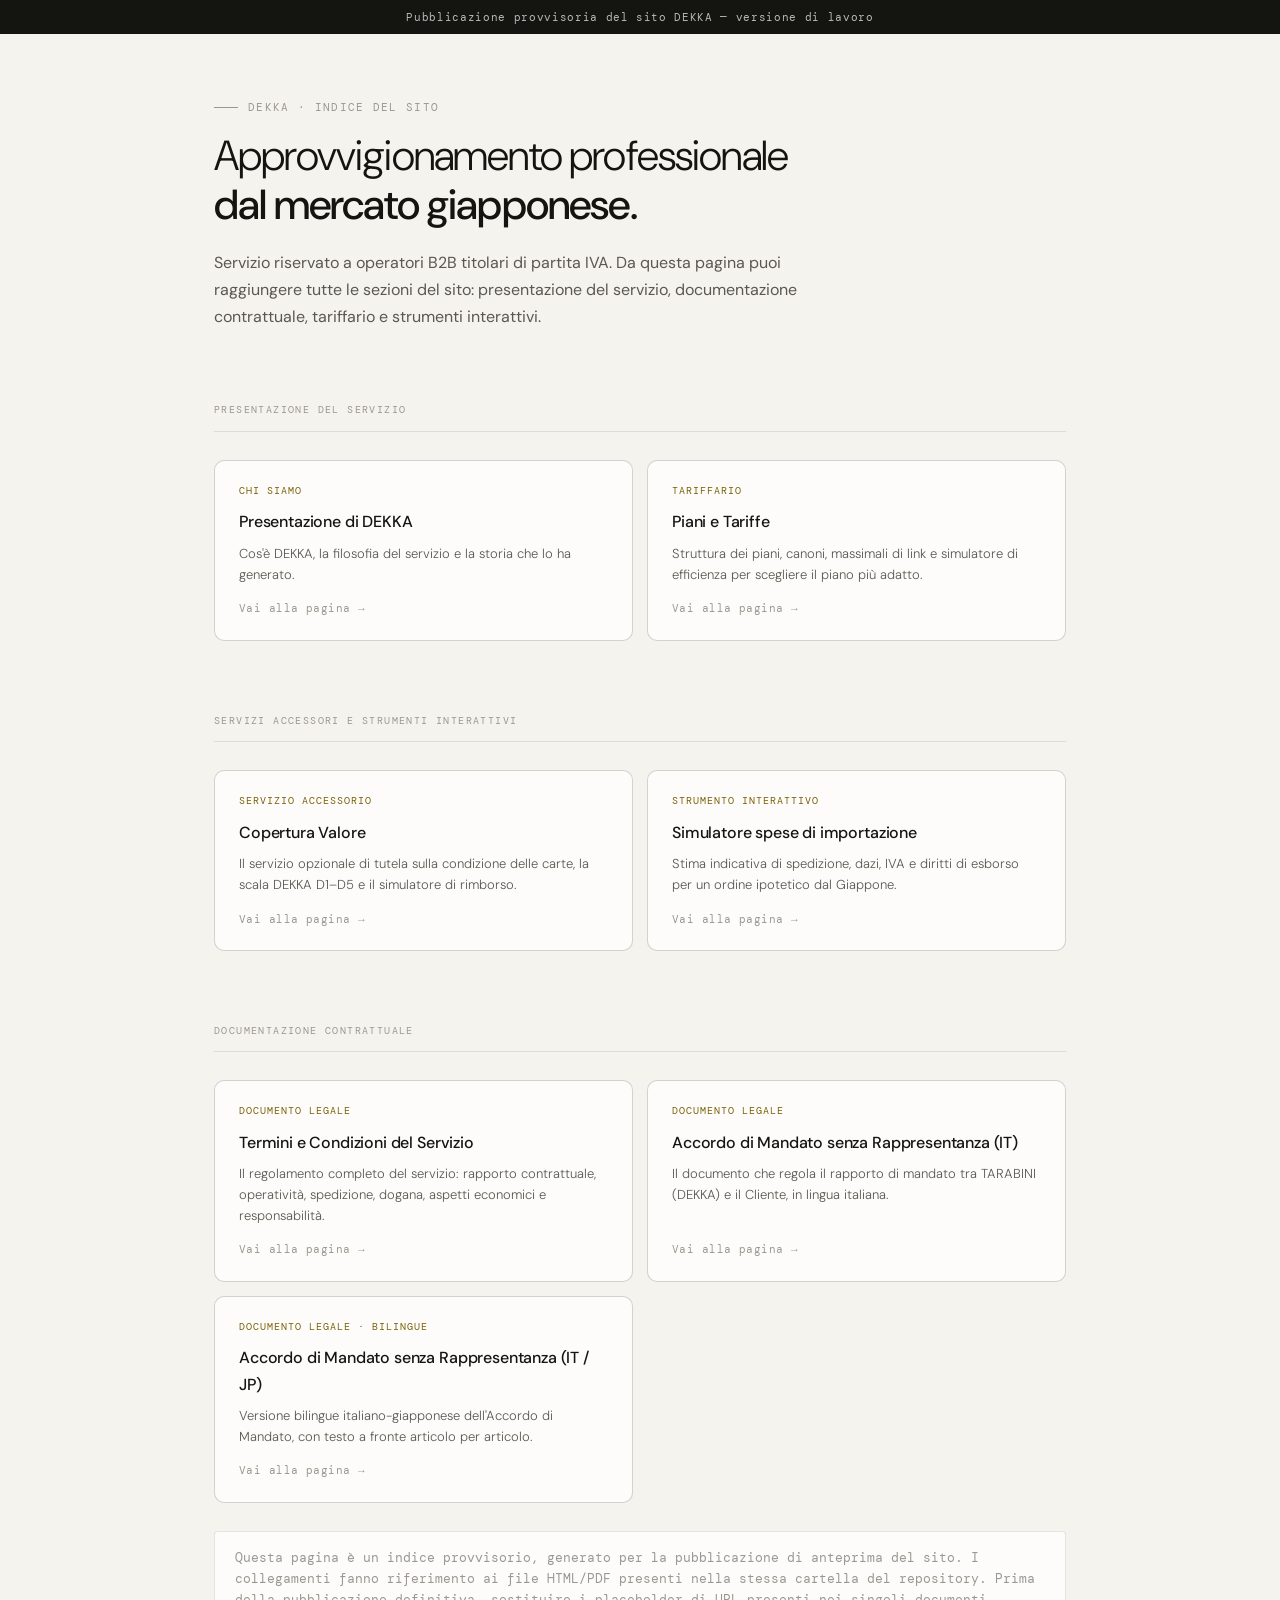
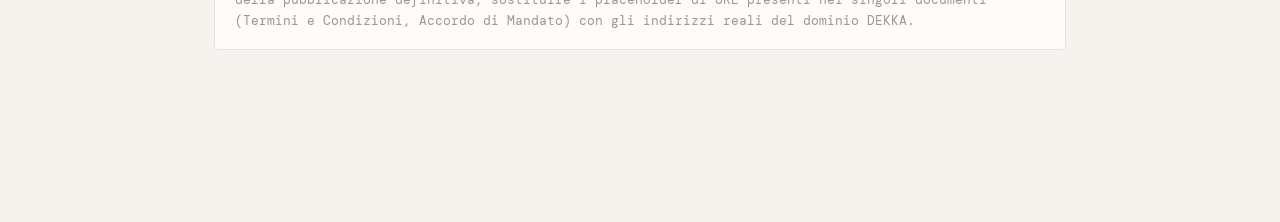
==== index.html @ 980e3169 "Add files via upload" ====
<!DOCTYPE html>
<html lang="it">
<head>
<meta charset="UTF-8">
<meta name="viewport" content="width=device-width, initial-scale=1.0">
<title>DEKKA — Approvvigionamento professionale dal Giappone</title>
<link rel="stylesheet" href="dekka.css">
<style>
  .prov-banner {
    background: var(--bg-dark);
    color: rgba(255,255,255,0.7);
    font-family: var(--font-mono);
    font-size: 11px;
    letter-spacing: 0.06em;
    text-align: center;
    padding: 8px 16px;
  }

  .nav-grid {
    display: grid;
    grid-template-columns: repeat(2, 1fr);
    gap: 14px;
  }
  @media(max-width: 640px) { .nav-grid { grid-template-columns: 1fr; } }

  .nav-card {
    display: flex;
    flex-direction: column;
    background: var(--bg-card);
    border: 1px solid var(--border-strong);
    border-radius: var(--radius-lg);
    padding: 22px 24px;
    text-decoration: none;
    transition: border-color 0.15s, background 0.15s;
  }
  .nav-card:hover { border-color: var(--gold); background: #FFFDF5; }

  .nav-card-eyebrow {
    font-family: var(--font-mono);
    font-size: 10px;
    letter-spacing: 0.10em;
    text-transform: uppercase;
    color: var(--gold-dark);
    margin-bottom: 10px;
  }
  .nav-card-title {
    font-size: 16px;
    font-weight: 500;
    color: var(--ink);
    margin-bottom: 8px;
    letter-spacing: -0.01em;
  }
  .nav-card-desc {
    font-size: 13px;
    color: var(--ink-2);
    line-height: 1.6;
    font-weight: 300;
    flex-grow: 1;
  }
  .nav-card-cta {
    margin-top: 14px;
    font-family: var(--font-mono);
    font-size: 11px;
    color: var(--ink-3);
    letter-spacing: 0.04em;
  }
  .nav-card:hover .nav-card-cta { color: var(--gold-dark); }

  .nav-card.pdf { border-style: dashed; }

  .idx-note {
    margin-top: 28px;
    padding: 16px 20px;
    border: 1px solid var(--border);
    border-radius: var(--radius);
    background: var(--bg-card);
  }
  .idx-note p {
    font-size: 12.5px;
    color: var(--ink-3);
    line-height: 1.7;
    font-family: var(--font-mono);
  }
</style>
</head>
<body>

<div class="prov-banner">Pubblicazione provvisoria del sito DEKKA — versione di lavoro</div>

<div class="page">

  <!-- HEADER -->
  <div class="header">
    <div class="header-eyebrow">DEKKA · Indice del sito</div>
    <h1>Approvvigionamento professionale<br><strong>dal mercato giapponese.</strong></h1>
    <p class="header-desc">Servizio riservato a operatori B2B titolari di partita IVA. Da questa pagina puoi raggiungere tutte le sezioni del sito: presentazione del servizio, documentazione contrattuale, tariffario e strumenti interattivi.</p>
  </div>

  <!-- PRESENTAZIONE -->
  <div class="section">
    <div class="section-label">Presentazione del servizio</div>
    <div class="nav-grid">

      <a class="nav-card" href="DEKKA___Chi_siamo.html">
        <div class="nav-card-eyebrow">Chi siamo</div>
        <div class="nav-card-title">Presentazione di DEKKA</div>
        <div class="nav-card-desc">Cos'è DEKKA, la filosofia del servizio e la storia che lo ha generato.</div>
        <div class="nav-card-cta">Vai alla pagina →</div>
      </a>

      <a class="nav-card" href="DEKKA___Piani_e_Tariffe.html">
        <div class="nav-card-eyebrow">Tariffario</div>
        <div class="nav-card-title">Piani e Tariffe</div>
        <div class="nav-card-desc">Struttura dei piani, canoni, massimali di link e simulatore di efficienza per scegliere il piano più adatto.</div>
        <div class="nav-card-cta">Vai alla pagina →</div>
      </a>

    </div>
  </div>

  <!-- SERVIZI ACCESSORI E STRUMENTI -->
  <div class="section">
    <div class="section-label">Servizi accessori e strumenti interattivi</div>
    <div class="nav-grid">

      <a class="nav-card" href="DEKKA___Copertura_Valore.html">
        <div class="nav-card-eyebrow">Servizio accessorio</div>
        <div class="nav-card-title">Copertura Valore</div>
        <div class="nav-card-desc">Il servizio opzionale di tutela sulla condizione delle carte, la scala DEKKA D1–D5 e il simulatore di rimborso.</div>
        <div class="nav-card-cta">Vai alla pagina →</div>
      </a>

      <a class="nav-card" href="DEKKA___Simulatore_Spese_Importazione.html">
        <div class="nav-card-eyebrow">Strumento interattivo</div>
        <div class="nav-card-title">Simulatore spese di importazione</div>
        <div class="nav-card-desc">Stima indicativa di spedizione, dazi, IVA e diritti di esborso per un ordine ipotetico dal Giappone.</div>
        <div class="nav-card-cta">Vai alla pagina →</div>
      </a>

    </div>
  </div>

  <!-- DOCUMENTAZIONE CONTRATTUALE -->
  <div class="section">
    <div class="section-label">Documentazione contrattuale</div>
    <div class="nav-grid">

      <a class="nav-card" href="DEKKA___Termini_e_Condizioni.html">
        <div class="nav-card-eyebrow">Documento legale</div>
        <div class="nav-card-title">Termini e Condizioni del Servizio</div>
        <div class="nav-card-desc">Il regolamento completo del servizio: rapporto contrattuale, operatività, spedizione, dogana, aspetti economici e responsabilità.</div>
        <div class="nav-card-cta">Vai alla pagina →</div>
      </a>

      <a class="nav-card" href="DEKKA___Accordo_di_Mandato_IT.html">
        <div class="nav-card-eyebrow">Documento legale</div>
        <div class="nav-card-title">Accordo di Mandato senza Rappresentanza (IT)</div>
        <div class="nav-card-desc">Il documento che regola il rapporto di mandato tra TARABINI (DEKKA) e il Cliente, in lingua italiana.</div>
        <div class="nav-card-cta">Vai alla pagina →</div>
      </a>

      <a class="nav-card" href="DEKKA___Accordo_di_Mandato.html">
        <div class="nav-card-eyebrow">Documento legale · bilingue</div>
        <div class="nav-card-title">Accordo di Mandato senza Rappresentanza (IT / JP)</div>
        <div class="nav-card-desc">Versione bilingue italiano-giapponese dell'Accordo di Mandato, con testo a fronte articolo per articolo.</div>
        <div class="nav-card-cta">Vai alla pagina →</div>
      </a>

    </div>

    <div class="idx-note">
      <p>Questa pagina è un indice provvisorio, generato per la pubblicazione di anteprima del sito. I collegamenti fanno riferimento ai file HTML/PDF presenti nella stessa cartella del repository. Prima della pubblicazione definitiva, sostituire i placeholder di URL presenti nei singoli documenti (Termini e Condizioni, Accordo di Mandato) con gli indirizzi reali del dominio DEKKA.</p>
    </div>
  </div>

</div>
</body>
</html>
---- dekka.css ----
@import url('https://fonts.googleapis.com/css2?family=DM+Mono:ital,wght@0,300;0,400;0,500;1,300;1,400;1,500&family=DM+Sans:ital,opsz,wght@0,9..40,300;0,9..40,400;0,9..40,500;1,9..40,300;1,9..40,400;1,9..40,500&display=swap');

*, *::before, *::after { box-sizing: border-box; margin: 0; padding: 0; }

:root {
  --bg:            #F5F3EE;
  --bg-card:       #FDFCFA;
  --bg-dark:       #141410;
  --ink:           #141410;
  --ink-2:         #5A5850;
  --ink-3:         #9A9890;
  --border:        rgba(20,20,16,0.10);
  --border-strong: rgba(20,20,16,0.18);
  --gold:          #B8960C;
  --gold-light:    #F5ECC0;
  --gold-dark:     #7A6208;
  --green-light:   #E8F0E4;
  --green-mid:     #3A6B28;
  --amber-light:   #FAF0DC;
  --amber-mid:     #8A5E10;
  --blue-light:    #E8EFF8;
  --blue-mid:      #2A4E8A;
  --red-light:     #FAEAE8;
  --red-mid:       #C0432A;
  --font-mono:     'DM Mono', monospace;
  --font-sans:     'DM Sans', sans-serif;
  --radius:        4px;
  --radius-lg:     10px;
}

body {
  font-family: var(--font-sans);
  background: var(--bg);
  color: var(--ink);
  line-height: 1.65;
  min-height: 100vh;
}

.page { max-width: 900px; margin: 0 auto; padding: 64px 24px 100px; }

/* ---- HEADER ---- */
.header { margin-bottom: 72px; }
.header-eyebrow {
  font-family: var(--font-mono);
  font-size: 11px;
  letter-spacing: 0.12em;
  text-transform: uppercase;
  color: var(--ink-3);
  margin-bottom: 16px;
  display: flex;
  align-items: center;
  gap: 10px;
}
.header-eyebrow::before {
  content: '';
  display: block;
  width: 24px;
  height: 1px;
  background: var(--ink-3);
}
h1 {
  font-family: var(--font-sans);
  font-size: clamp(28px, 5vw, 42px);
  font-weight: 300;
  line-height: 1.15;
  letter-spacing: -0.02em;
  color: var(--ink);
  margin-bottom: 20px;
}
h1 strong { font-weight: 500; }
.header-desc {
  font-size: 16px;
  color: var(--ink-2);
  max-width: 600px;
  line-height: 1.7;
}

/* ---- SECTION ---- */
.section { margin-bottom: 72px; }
.section-label {
  font-family: var(--font-mono);
  font-size: 10px;
  letter-spacing: 0.14em;
  text-transform: uppercase;
  color: var(--ink-3);
  margin-bottom: 28px;
  padding-bottom: 12px;
  border-bottom: 1px solid var(--border);
}
.section-title {
  font-size: 20px;
  font-weight: 400;
  letter-spacing: -0.01em;
  color: var(--ink);
  margin-bottom: 12px;
}
.section-body {
  font-size: 15px;
  color: var(--ink-2);
  line-height: 1.75;
  font-weight: 300;
  max-width: 640px;
}
.section-body + .section-body { margin-top: 12px; }

/* ---- SIMULATORE (base comune) ---- */
.sim-wrapper {
  background: var(--bg-card);
  border: 1px solid var(--border-strong);
  border-radius: var(--radius-lg);
  overflow: hidden;
}
.sim-header {
  background: var(--bg-dark);
  padding: 28px 32px 24px;
}
.sim-header-eyebrow {
  font-family: var(--font-mono);
  font-size: 10px;
  letter-spacing: 0.12em;
  text-transform: uppercase;
  color: rgba(255,255,255,0.4);
  margin-bottom: 8px;
}
.sim-header h2 {
  font-size: 20px;
  font-weight: 300;
  color: #fff;
  letter-spacing: -0.01em;
}
.sim-header h2 strong { font-weight: 500; }
.sim-header-desc {
  margin-top: 8px;
  font-size: 13px;
  color: rgba(255,255,255,0.45);
  line-height: 1.6;
}
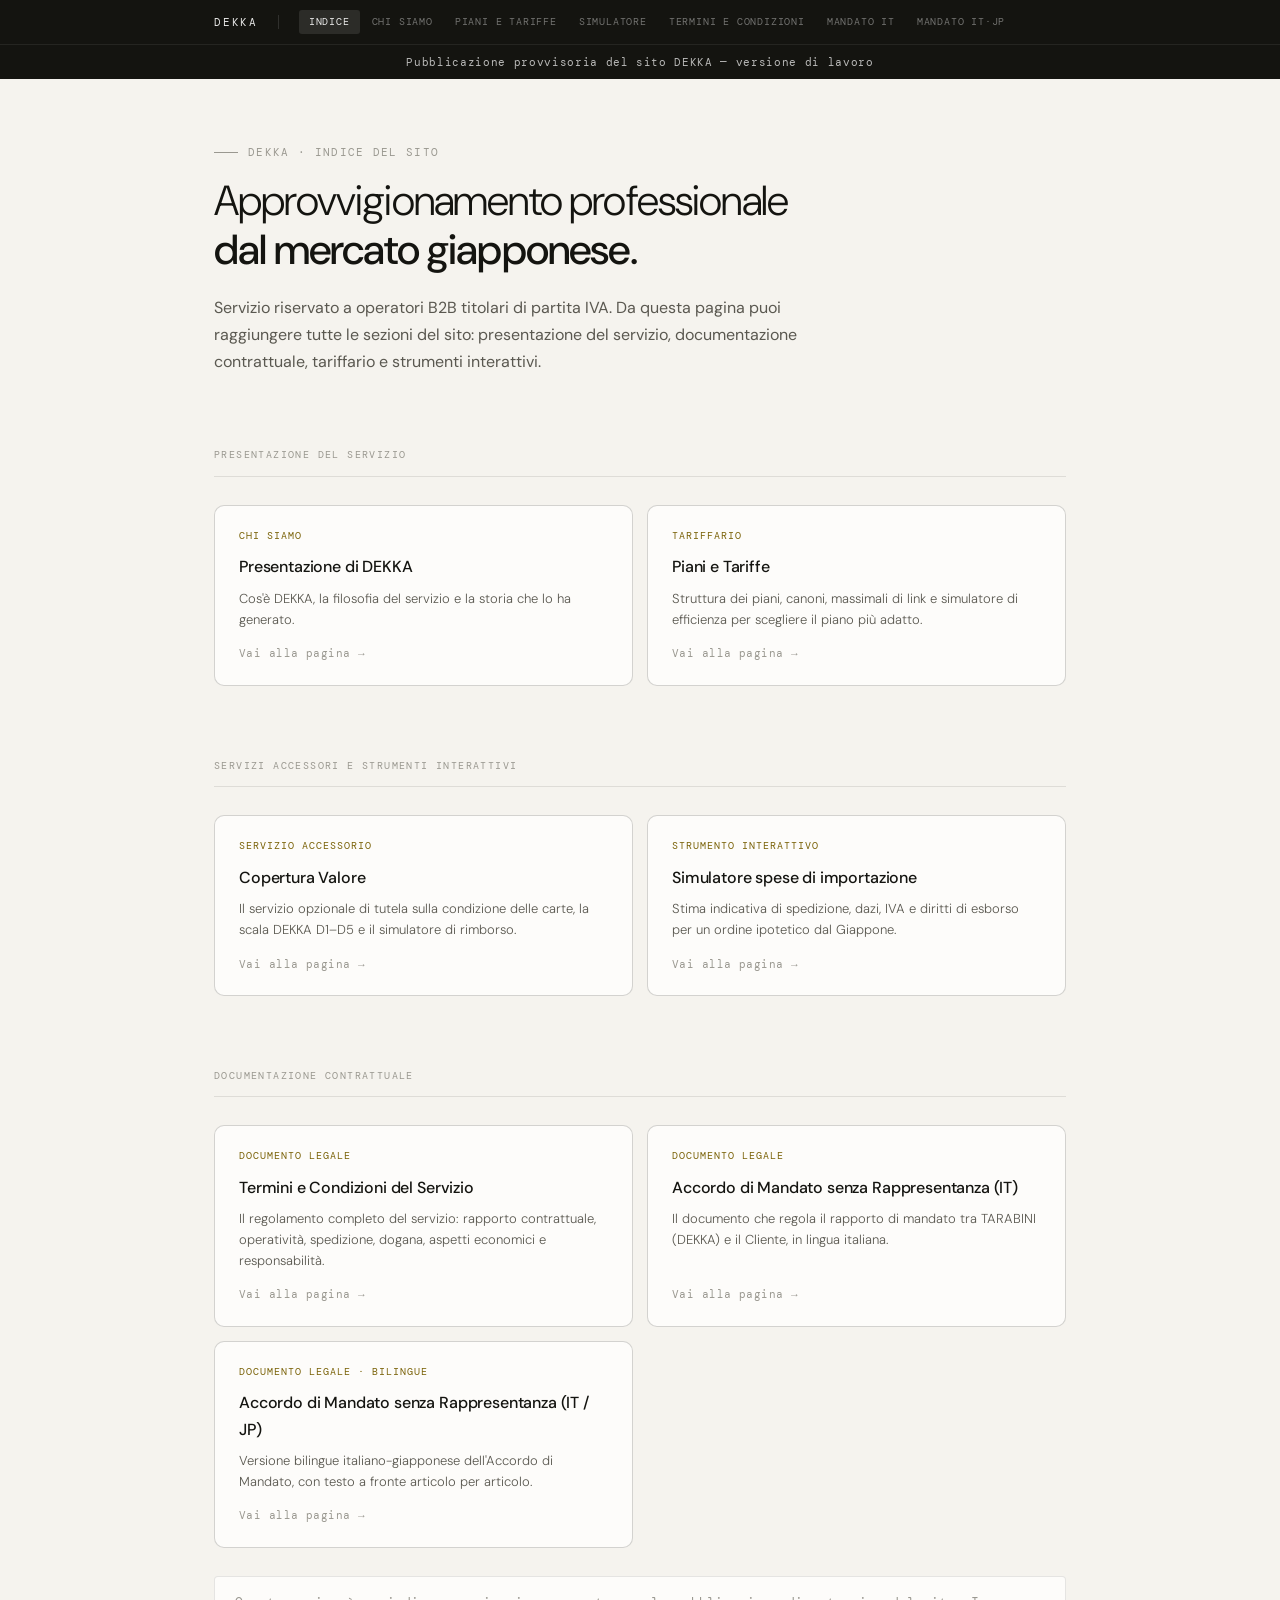
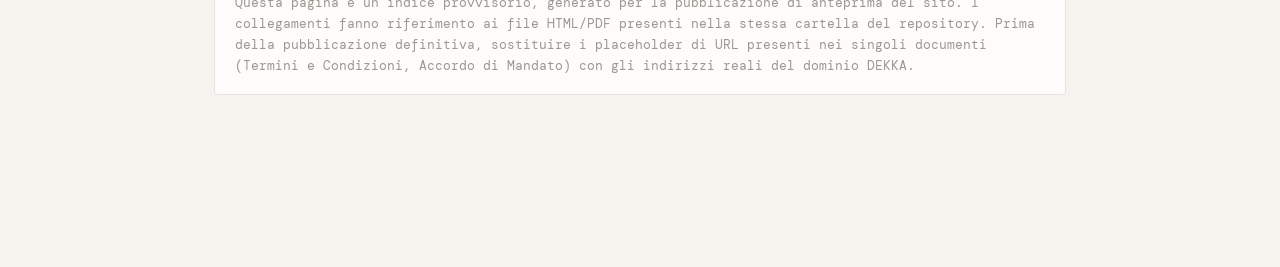
==== commit 48c5baa6: "Add files via upload" ====
--- a/index.html
+++ b/index.html
@@ -174,5 +174,6 @@
   </div>
 
 </div>
+<script src="nav.js"></script>
 </body>
 </html>
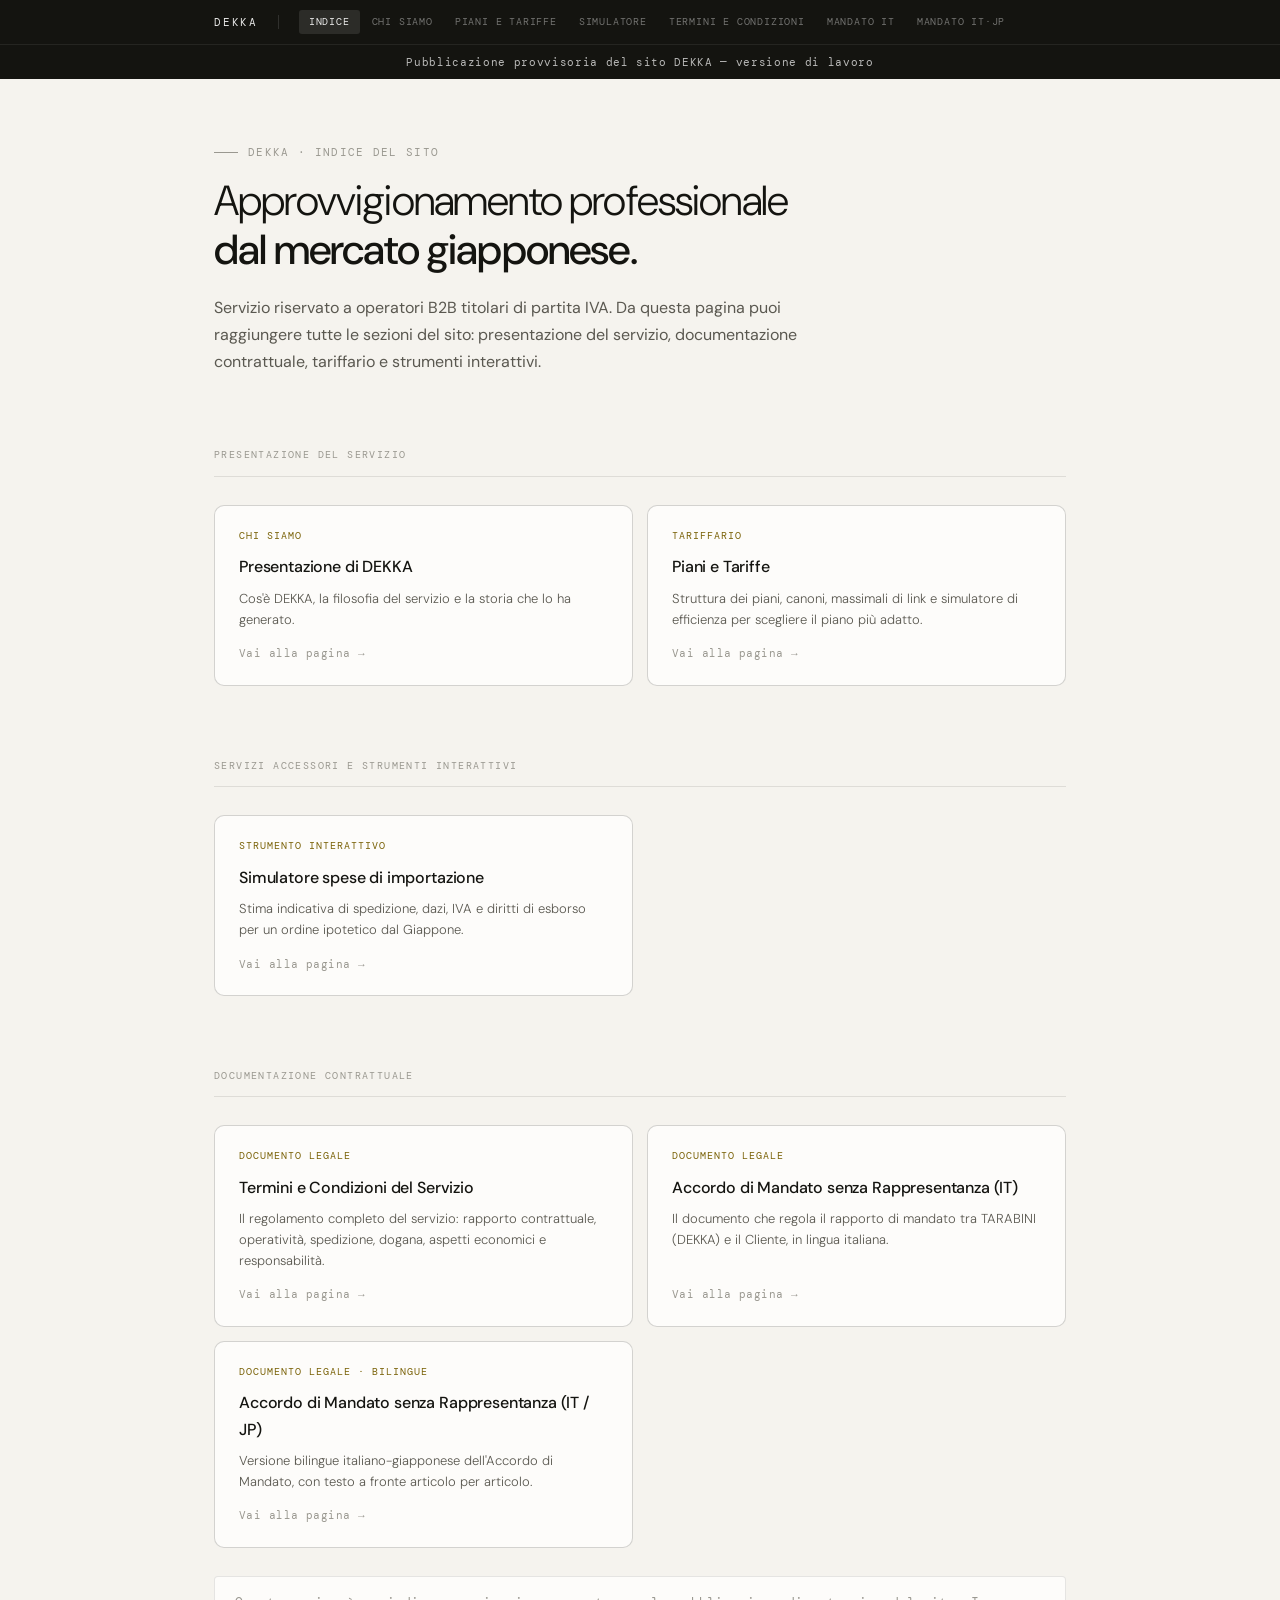
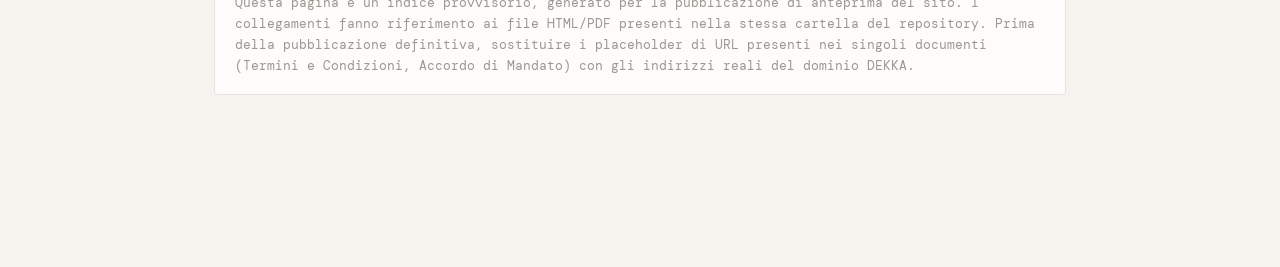
==== commit b4be2920: "Nascondi Copertura Valore da index; aggiungi .gitignore - Sezione Copertura Valore commentata in ind" ====
--- a/index.html
+++ b/index.html
@@ -123,12 +123,14 @@
     <div class="section-label">Servizi accessori e strumenti interattivi</div>
     <div class="nav-grid">
 
+      <!-- COPERTURA VALORE — temporaneamente disattivata
       <a class="nav-card" href="DEKKA___Copertura_Valore.html">
         <div class="nav-card-eyebrow">Servizio accessorio</div>
         <div class="nav-card-title">Copertura Valore</div>
         <div class="nav-card-desc">Il servizio opzionale di tutela sulla condizione delle carte, la scala DEKKA D1–D5 e il simulatore di rimborso.</div>
         <div class="nav-card-cta">Vai alla pagina →</div>
       </a>
+      -->
 
       <a class="nav-card" href="DEKKA___Simulatore_Spese_Importazione.html">
         <div class="nav-card-eyebrow">Strumento interattivo</div>
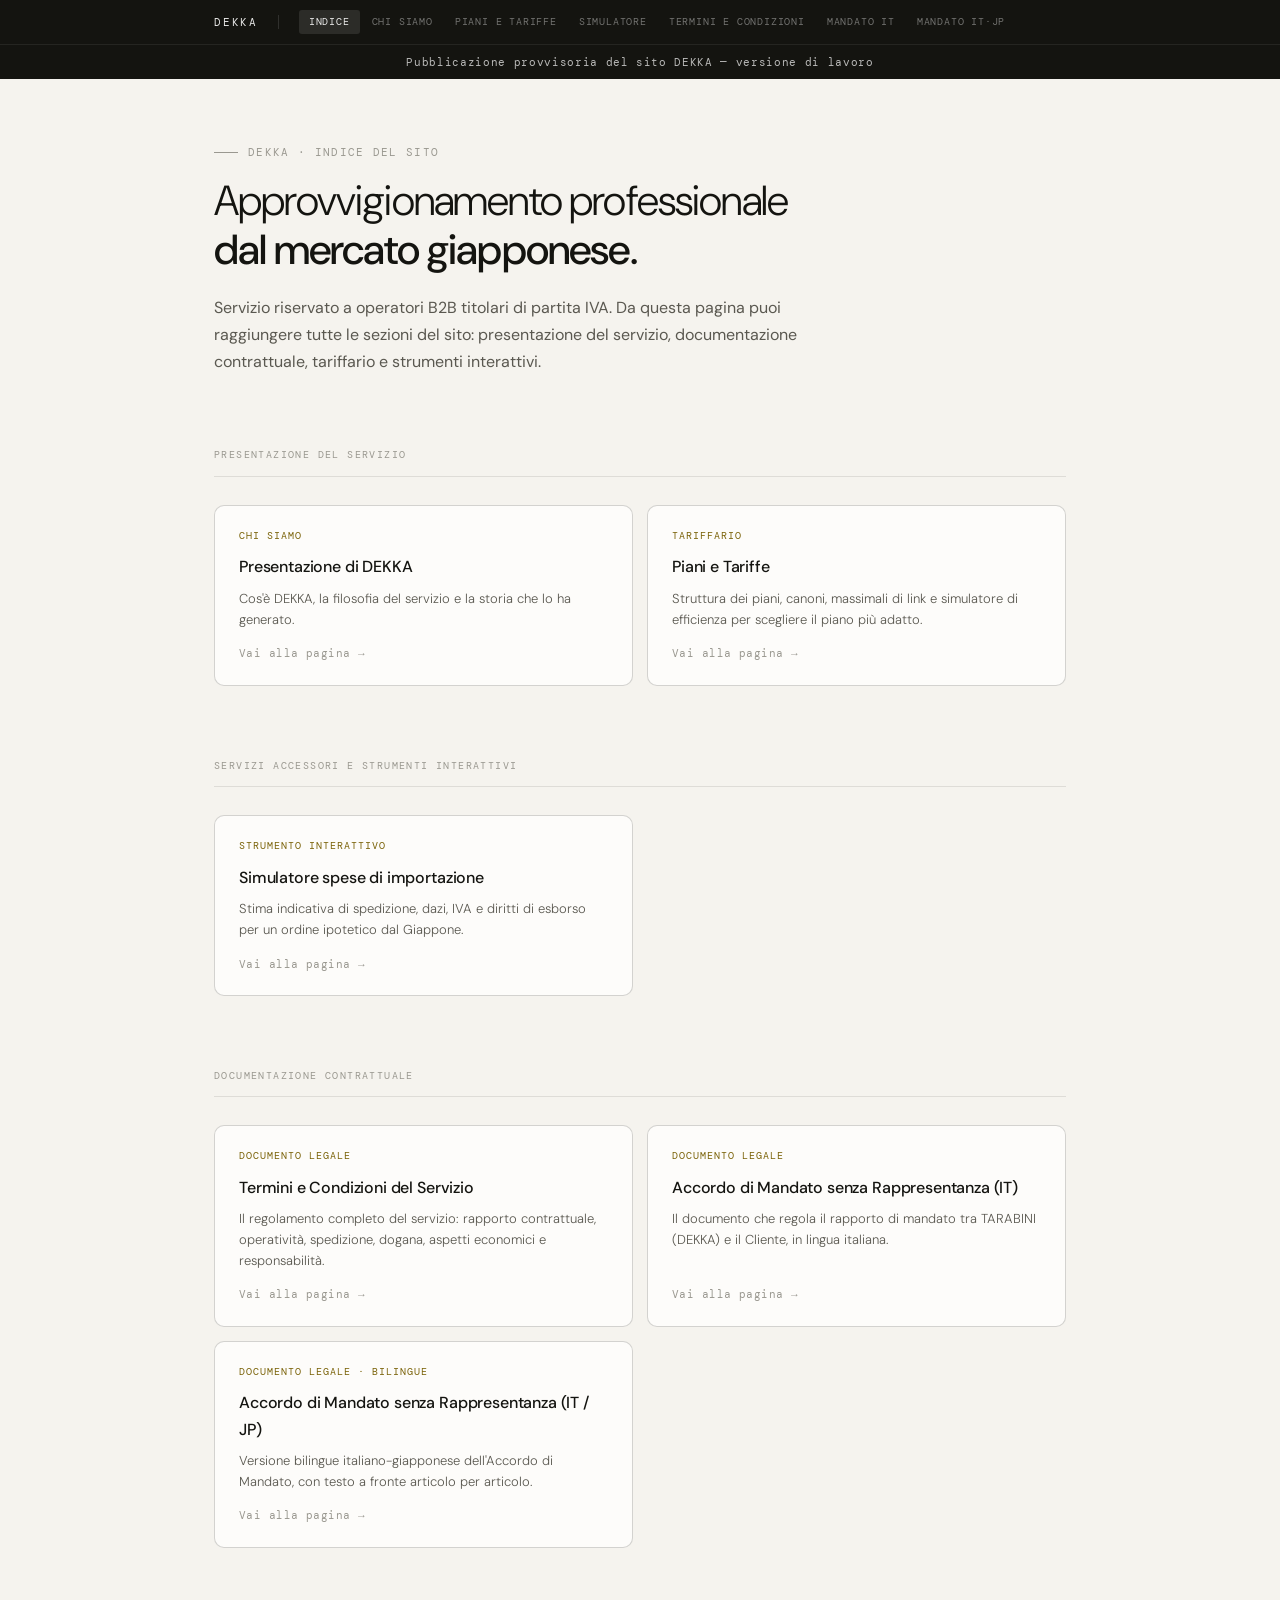
==== commit a3eaa84a: "Rimuovi riquadro nota provvisoria dall'indice Co-Authored-By: Claude Sonnet 4.6 <noreply@anthropic.c" ====
--- a/index.html
+++ b/index.html
@@ -68,19 +68,7 @@
 
   .nav-card.pdf { border-style: dashed; }
 
-  .idx-note {
-    margin-top: 28px;
-    padding: 16px 20px;
-    border: 1px solid var(--border);
-    border-radius: var(--radius);
-    background: var(--bg-card);
-  }
-  .idx-note p {
-    font-size: 12.5px;
-    color: var(--ink-3);
-    line-height: 1.7;
-    font-family: var(--font-mono);
-  }
+
 </style>
 </head>
 <body>
@@ -170,9 +158,7 @@
 
     </div>
 
-    <div class="idx-note">
-      <p>Questa pagina è un indice provvisorio, generato per la pubblicazione di anteprima del sito. I collegamenti fanno riferimento ai file HTML/PDF presenti nella stessa cartella del repository. Prima della pubblicazione definitiva, sostituire i placeholder di URL presenti nei singoli documenti (Termini e Condizioni, Accordo di Mandato) con gli indirizzi reali del dominio DEKKA.</p>
-    </div>
+
   </div>
 
 </div>
--- a/dekka.css
+++ b/dekka.css
@@ -135,3 +135,12 @@
   color: rgba(255,255,255,0.45);
   line-height: 1.6;
 }
+
+/* ---- RESPONSIVE MOBILE ---- */
+@media(max-width: 600px) {
+  .page { padding: 36px 16px 64px; }
+  .header { margin-bottom: 48px; }
+  .section { margin-bottom: 48px; }
+  .header-desc { font-size: 15px; }
+  .sim-header { padding: 20px 20px 16px; }
+}
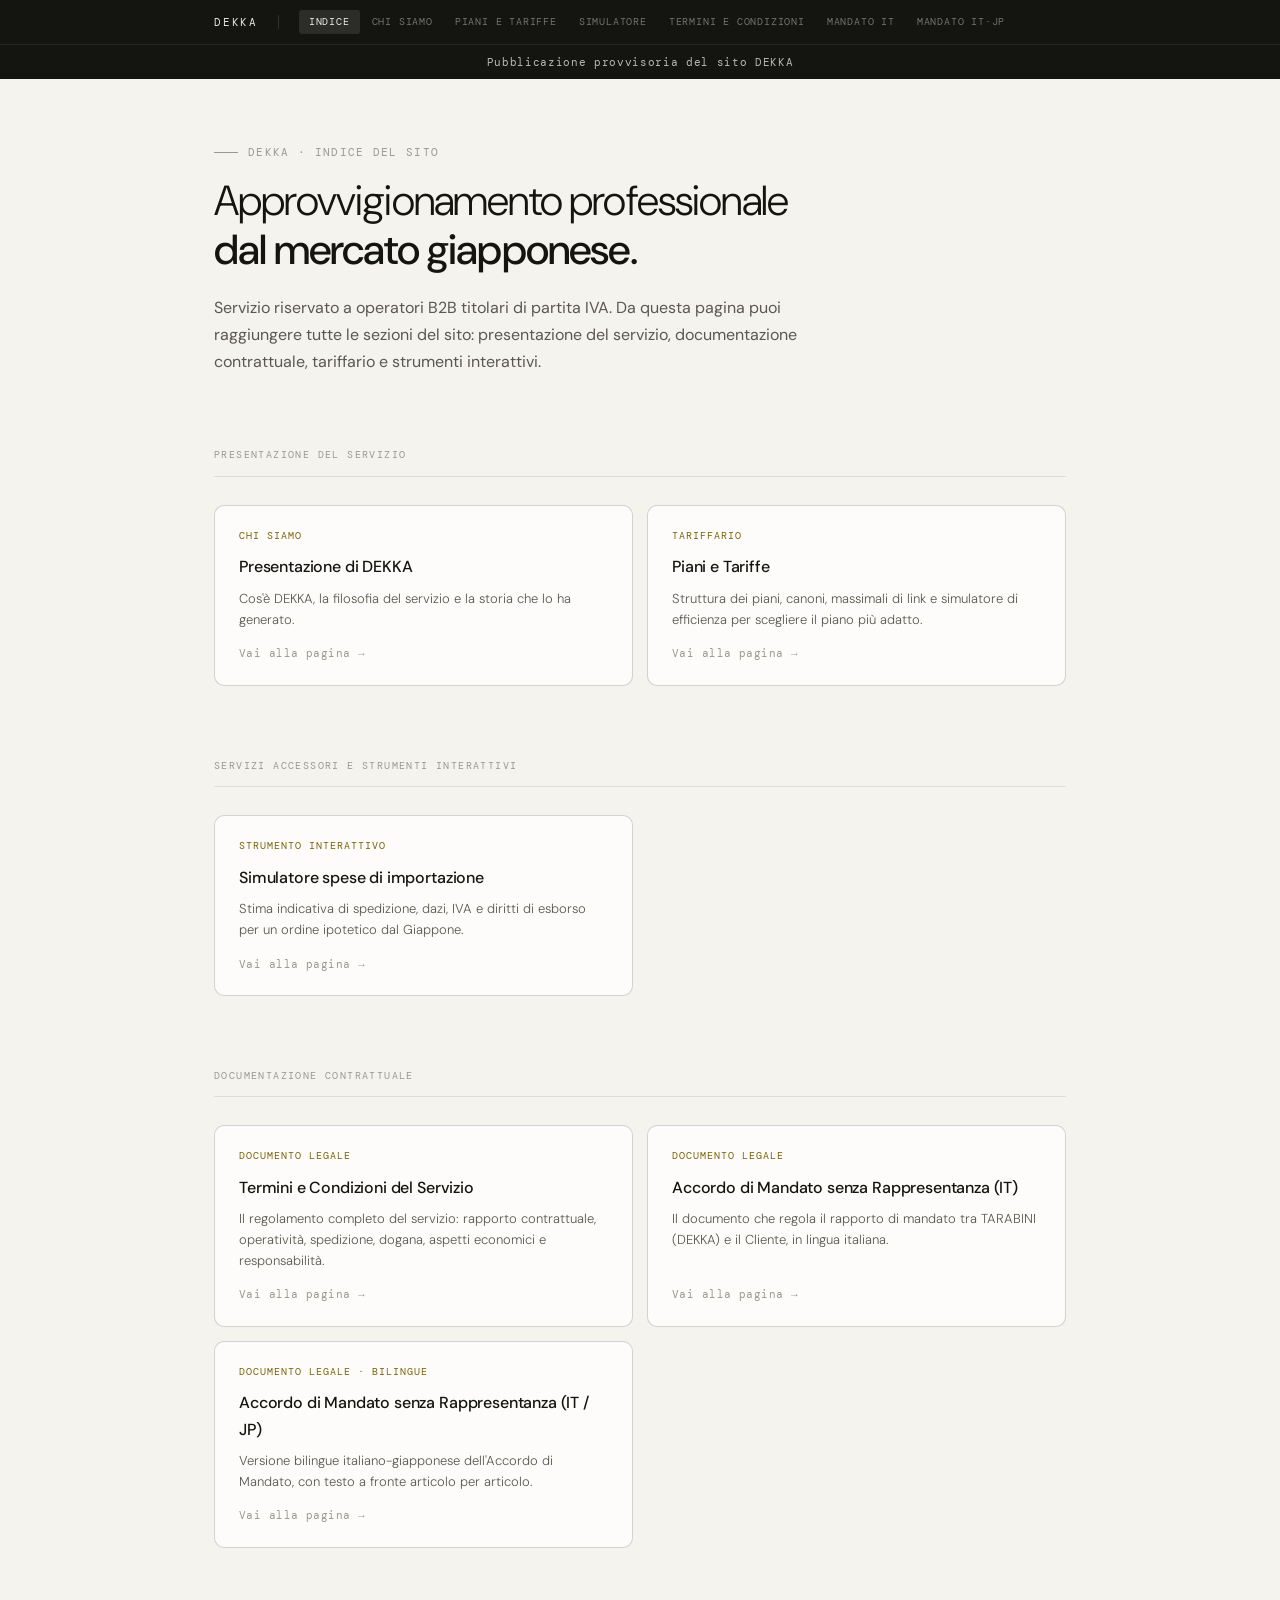
==== commit eed2bb93: "Accorcia testo banner provvisorio Co-Authored-By: Claude Sonnet 4.6 <noreply@anthropic.com>" ====
--- a/index.html
+++ b/index.html
@@ -73,7 +73,7 @@
 </head>
 <body>
 
-<div class="prov-banner">Pubblicazione provvisoria del sito DEKKA — versione di lavoro</div>
+<div class="prov-banner">Pubblicazione provvisoria del sito DEKKA</div>
 
 <div class="page">
 
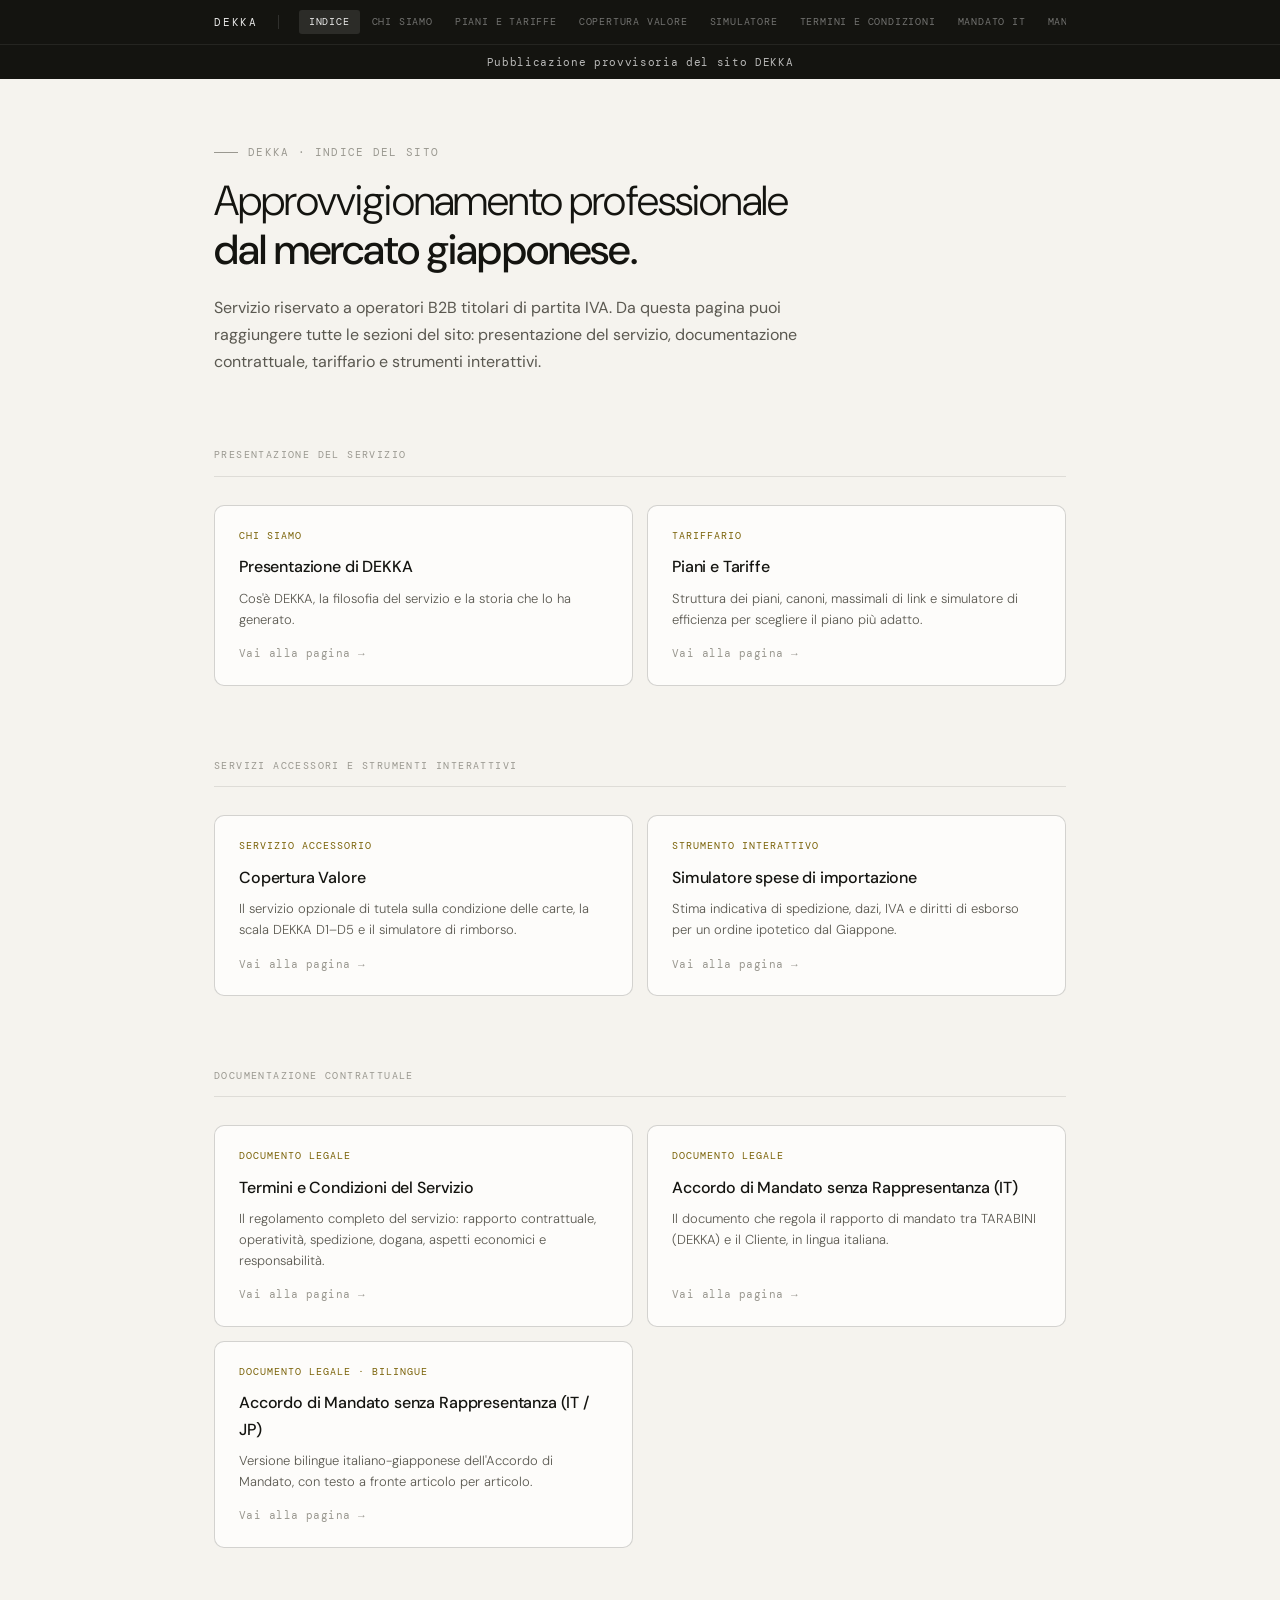
==== commit 4f5b3edd: "Pubblica sezione Copertura Valore - Aggiunto DEKKA___Copertura_Valore.html al repository - Riattivat" ====
--- a/index.html
+++ b/index.html
@@ -111,14 +111,12 @@
     <div class="section-label">Servizi accessori e strumenti interattivi</div>
     <div class="nav-grid">
 
-      <!-- COPERTURA VALORE — temporaneamente disattivata
       <a class="nav-card" href="DEKKA___Copertura_Valore.html">
         <div class="nav-card-eyebrow">Servizio accessorio</div>
         <div class="nav-card-title">Copertura Valore</div>
         <div class="nav-card-desc">Il servizio opzionale di tutela sulla condizione delle carte, la scala DEKKA D1–D5 e il simulatore di rimborso.</div>
         <div class="nav-card-cta">Vai alla pagina →</div>
       </a>
-      -->
 
       <a class="nav-card" href="DEKKA___Simulatore_Spese_Importazione.html">
         <div class="nav-card-eyebrow">Strumento interattivo</div>
